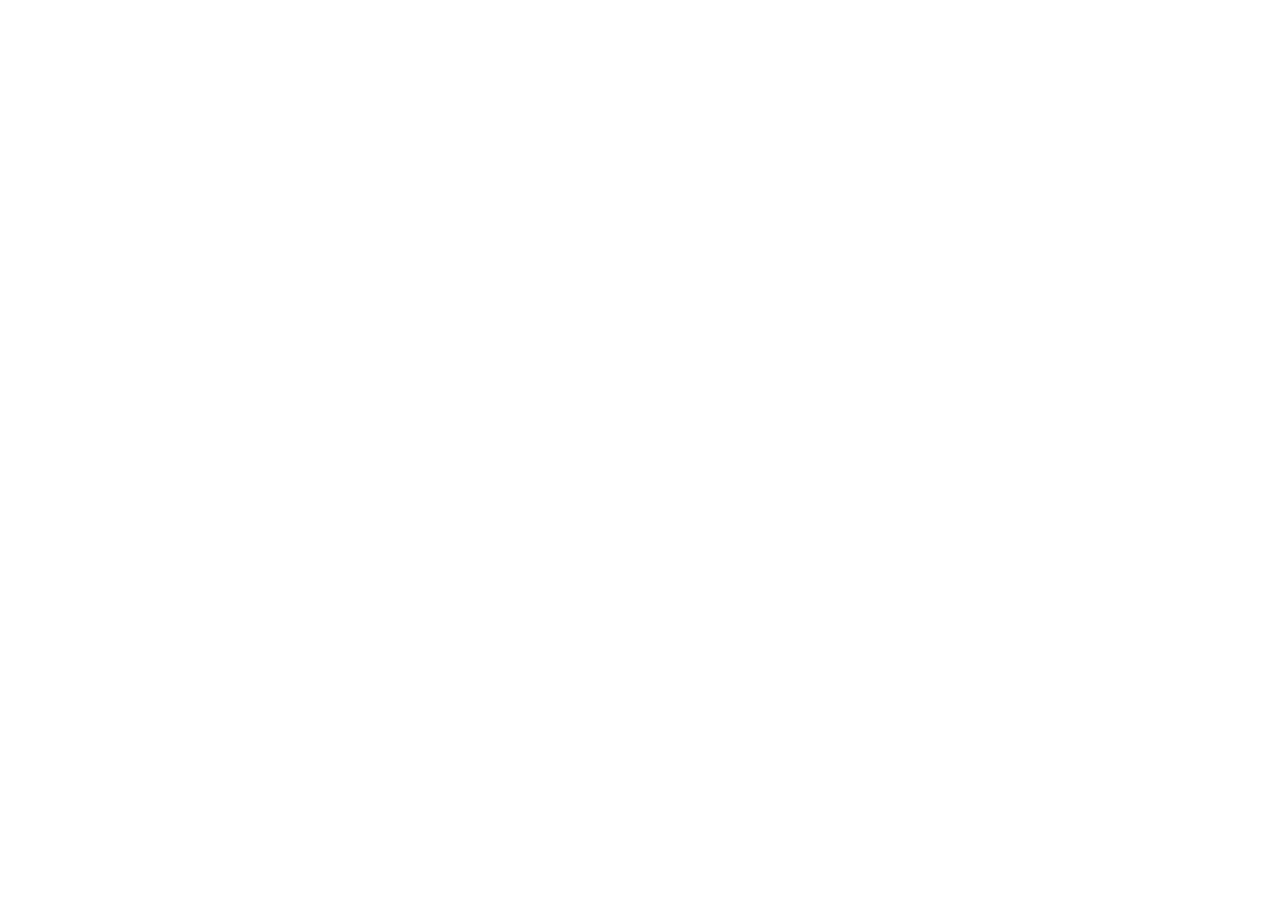
==== tesis.html @ d23a30a8 "Create portfolio file structure: tesis.html, css/style.css, js/script.js, img/logo.png, README.md Co" ====
<!DOCTYPE html>
<html lang="es">
<head>
  <meta charset="UTF-8">
  <meta name="viewport" content="width=device-width, initial-scale=1.0">
  <title>Tesis | P-P-programer</title>
  <link rel="stylesheet" href="css/style.css">
</head>
<body>
  <!-- Contenido de la tesis aquí -->
  <script src="js/script.js"></script>
</body>
</html>
---- css/style.css ----
/* Estilos del portafolio */
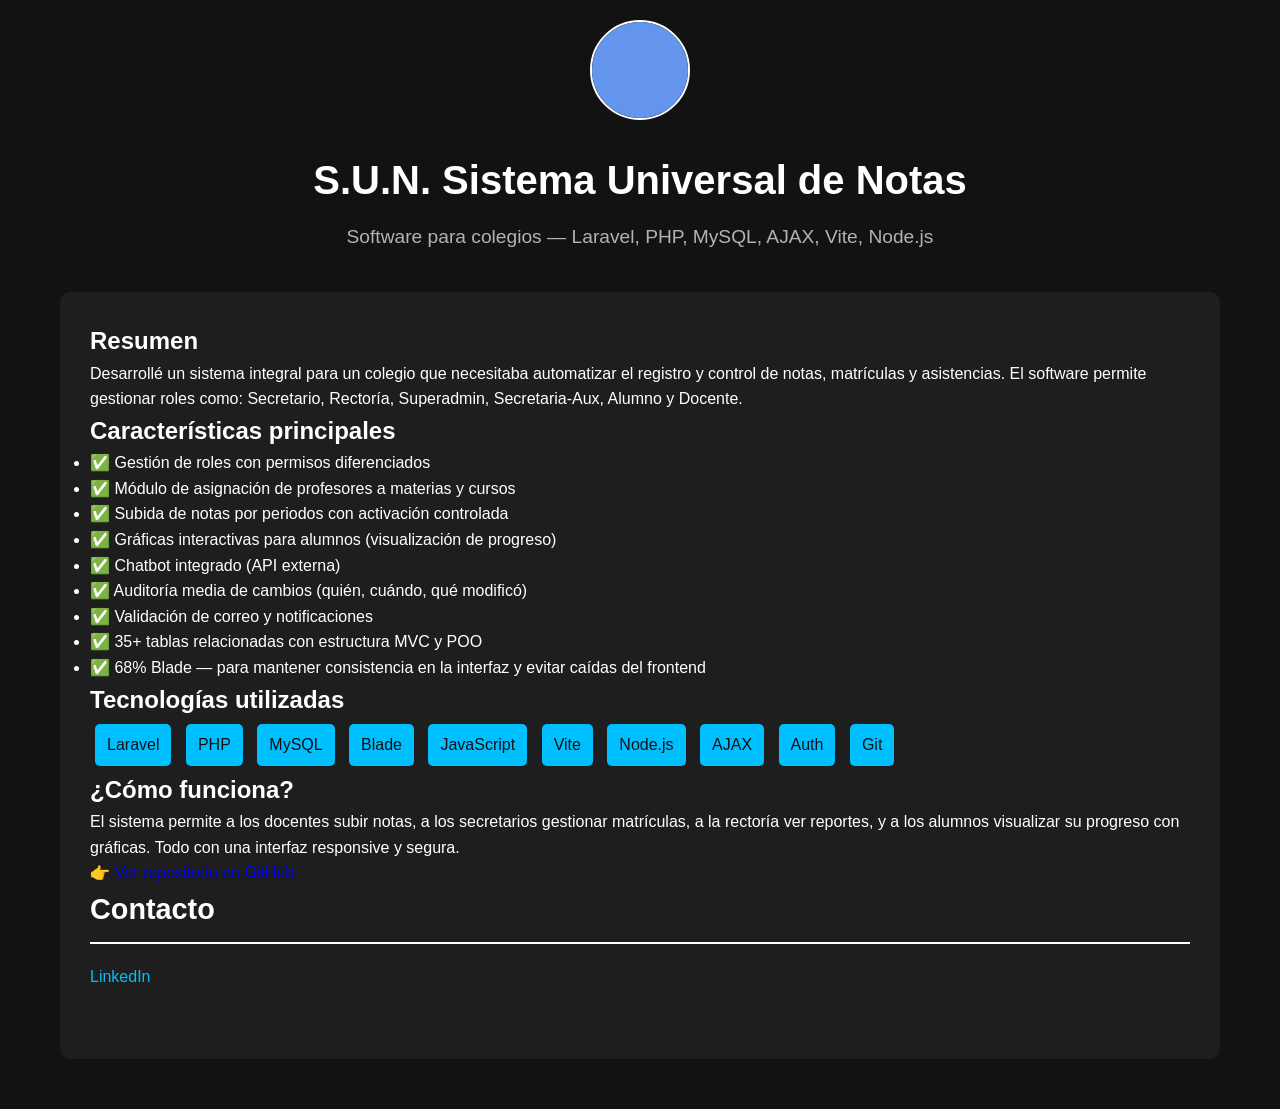
==== commit 591a705e: "Revise tesis.html with new title and content sections Updated the title and added detailed sections " ====
--- a/tesis.html
+++ b/tesis.html
@@ -3,11 +3,62 @@
 <head>
   <meta charset="UTF-8">
   <meta name="viewport" content="width=device-width, initial-scale=1.0">
-  <title>Tesis | P-P-programer</title>
+  <title>S.U.N. Sistema Universal de Notas</title>
   <link rel="stylesheet" href="css/style.css">
+  <link href="https://fonts.googleapis.com/css2?family=Inter:wght@400;500;600&display=swap" rel="stylesheet">
 </head>
 <body>
-  <!-- Contenido de la tesis aquí -->
-  <script src="js/script.js"></script>
-</body>
-</html>
+  <div class="container">
+    <header class="header">
+      <img src="img/logo.png" alt="Logo" class="logo">
+      <h1>S.U.N. Sistema Universal de Notas</h1>
+      <p>Software para colegios — Laravel, PHP, MySQL, AJAX, Vite, Node.js</p>
+    </header>
+
+    <main class="main">
+      <section class="overview">
+        <h2>Resumen</h2>
+        <p>Desarrollé un sistema integral para un colegio que necesitaba automatizar el registro y control de notas, matrículas y asistencias. El software permite gestionar roles como: Secretario, Rectoría, Superadmin, Secretaria-Aux, Alumno y Docente.</p>
+      </section>
+
+      <section class="features">
+        <h2>Características principales</h2>
+        <ul>
+          <li>✅ Gestión de roles con permisos diferenciados</li>
+          <li>✅ Módulo de asignación de profesores a materias y cursos</li>
+          <li>✅ Subida de notas por periodos con activación controlada</li>
+          <li>✅ Gráficas interactivas para alumnos (visualización de progreso)</li>
+          <li>✅ Chatbot integrado (API externa)</li>
+          <li>✅ Auditoría media de cambios (quién, cuándo, qué modificó)</li>
+          <li>✅ Validación de correo y notificaciones</li>
+          <li>✅ 35+ tablas relacionadas con estructura MVC y POO</li>
+          <li>✅ 68% Blade — para mantener consistencia en la interfaz y evitar caídas del frontend</li>
+        </ul>
+      </section>
+
+      <section class="tech">
+        <h2>Tecnologías utilizadas</h2>
+        <div class="skills-list">
+          <span>Laravel</span>
+          <span>PHP</span>
+          <span>MySQL</span>
+          <span>Blade</span>
+          <span>JavaScript</span>
+          <span>Vite</span>
+          <span>Node.js</span>
+          <span>AJAX</span>
+          <span>Auth</span>
+          <span>Git</span>
+        </div>
+      </section>
+
+      <section class="demo">
+        <h2>¿Cómo funciona?</h2>
+        <p>El sistema permite a los docentes subir notas, a los secretarios gestionar matrículas, a la rectoría ver reportes, y a los alumnos visualizar su progreso con gráficas. Todo con una interfaz responsive y segura.</p>
+        <p>👉 <a href="https://github.com/P-P-programer/Sistema-Universal-de-Notas-S.U.N" target="_blank">Ver repositorio en GitHub</a></p>
+      </section>
+
+      <section class="contact">
+        <h2>Contacto</h2>
+        <ul>
+          <li><a href="https://www.linkedin.com/in/andr%C3%A9s-felipe-mendoza-palma-957564376" target="_blank">LinkedIn</a
--- a/css/style.css
+++ b/css/style.css
@@ -1 +1,124 @@
-/* Estilos del portafolio */
+* {
+  margin: 0;
+  padding: 0;
+  box-sizing: border-box;
+}
+
+body {
+  font-family: 'Inter', sans-serif;
+  background: #121212;
+  color: #ffffff;
+  line-height: 1.6;
+}
+
+.container {
+  max-width: 1200px;
+  margin: 0 auto;
+  padding: 20px;
+}
+
+.header {
+  text-align: center;
+  margin-bottom: 40px;
+  color: #ffffff;
+}
+
+.logo {
+  width: 100px;
+  height: 100px;
+  border-radius: 50%;
+  margin-bottom: 20px;
+  border: 2px solid #ffffff;
+}
+
+.header h1 {
+  font-size: 2.5rem;
+  margin-bottom: 10px;
+}
+
+.header p {
+  font-size: 1.2rem;
+  color: #b3b3b3;
+}
+
+.main {
+  background: #1e1e1e;
+  border-radius: 10px;
+  padding: 30px;
+  margin-bottom: 30px;
+}
+
+.bio, .projects, .thesis, .skills, .contact {
+  margin-bottom: 40px;
+}
+
+.bio h2, .projects h2, .thesis h2, .skills h2, .contact h2 {
+  font-size: 1.8rem;
+  margin-bottom: 20px;
+  color: #ffffff;
+  border-bottom: 2px solid #ffffff;
+  padding-bottom: 10px;
+}
+
+.project h3 a {
+  color: #00bfff;
+  text-decoration: none;
+  font-weight: 600;
+}
+
+.project h3 a:hover {
+  text-decoration: underline;
+}
+
+.project p {
+  color: #d9d9d9;
+  margin-top: 10px;
+}
+
+.skills-list span {
+  display: inline-block;
+  background: #00bfff;
+  color: #121212;
+  padding: 8px 12px;
+  margin: 5px;
+  border-radius: 5px;
+  font-weight: 500;
+}
+
+.contact ul {
+  list-style: none;
+}
+
+.contact li a {
+  color: #00bfff;
+  text-decoration: none;
+  font-weight: 500;
+}
+
+.contact li a:hover {
+  text-decoration: underline;
+}
+
+.footer {
+  text-align: center;
+  color: #b3b3b3;
+  font-size: 0.9rem;
+  margin-top: 40px;
+  padding-top: 20px;
+  border-top: 1px solid #333;
+}
+
+@media (max-width: 768px) {
+  .header h1 {
+    font-size: 2rem;
+  }
+
+  .logo {
+    width: 80px;
+    height: 80px;
+  }
+
+  .main {
+    padding: 20px;
+  }
+}
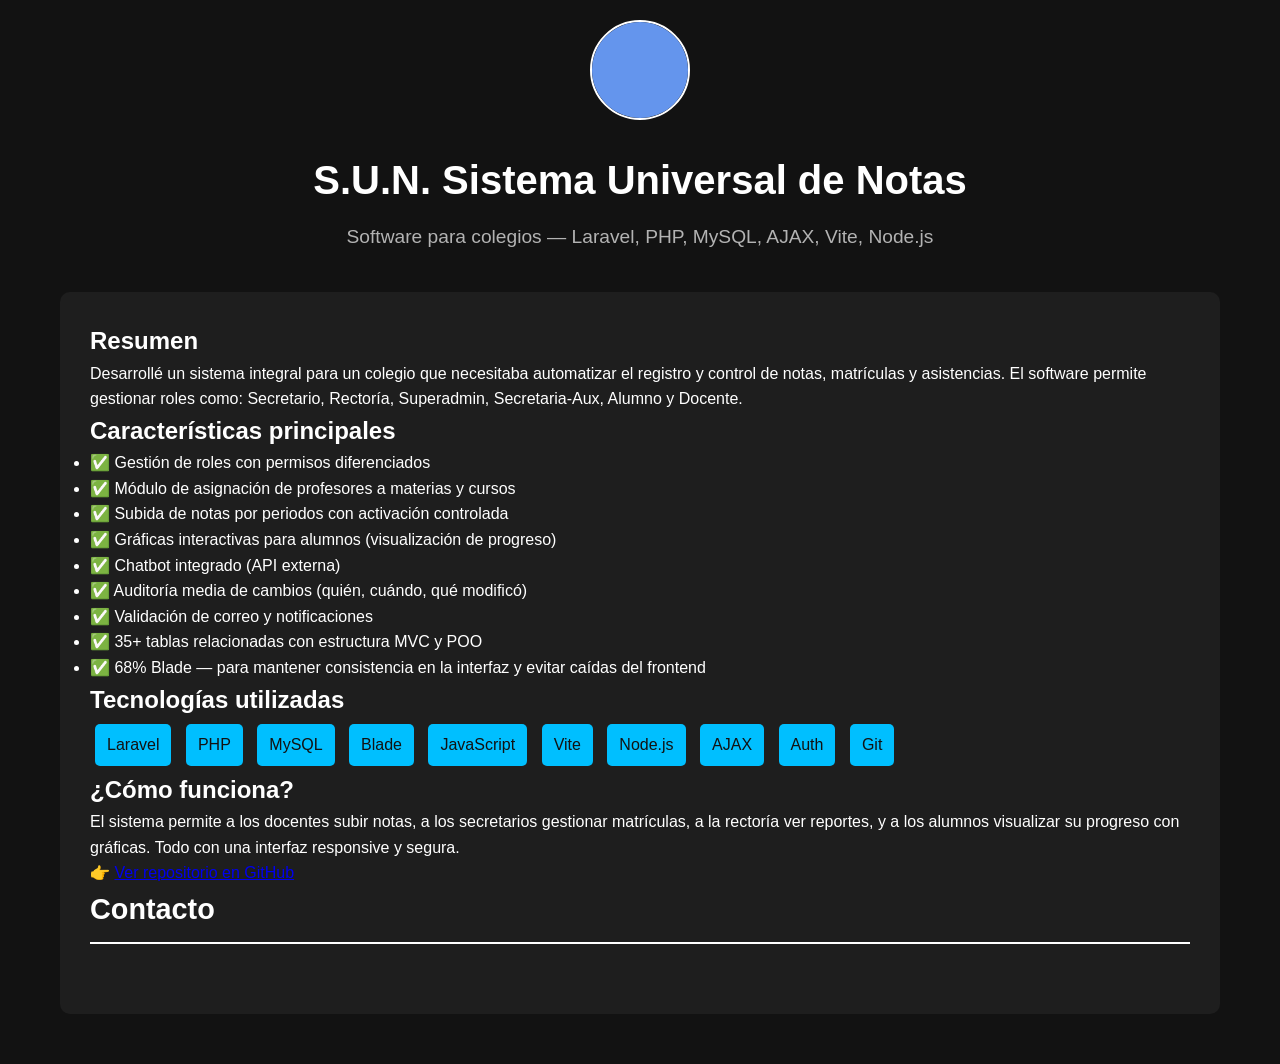
==== commit 9d6459a4: "Fix LinkedIn link formatting in tesis.html" ====
--- a/tesis.html
+++ b/tesis.html
@@ -61,4 +61,4 @@
       <section class="contact">
         <h2>Contacto</h2>
         <ul>
-          <li><a href="https://www.linkedin.com/in/andr%C3%A9s-felipe-mendoza-palma-957564376" target="_blank">LinkedIn</a
+          <li><a href="https://www.linkedin.com/in/andr%C3%A9s-f
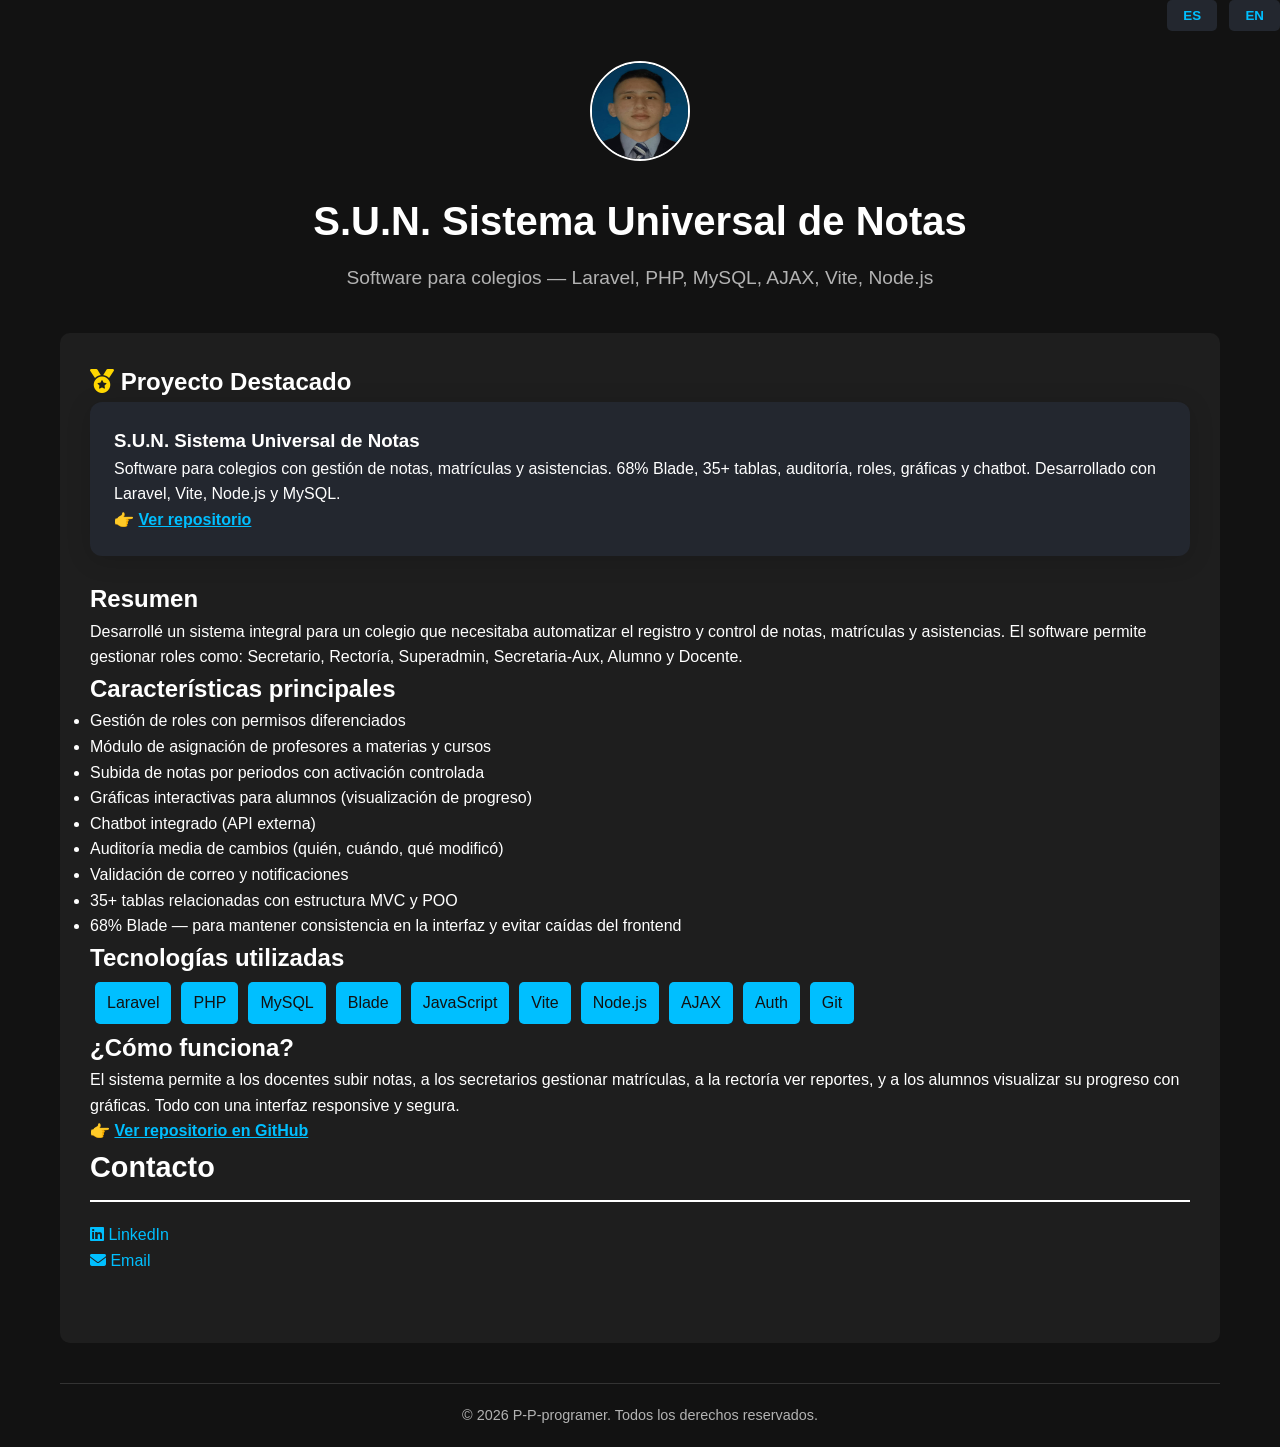
==== commit a3d19479: "chore: clean up empty code change sections in the changes log" ====
--- a/tesis.html
+++ b/tesis.html
@@ -3,42 +3,58 @@
 <head>
   <meta charset="UTF-8">
   <meta name="viewport" content="width=device-width, initial-scale=1.0">
-  <title>S.U.N. Sistema Universal de Notas</title>
+  <meta name="description" content="S.U.N. Sistema Universal de Notas - Proyecto destacado de P-P-programer. Software escolar con Laravel, PHP, MySQL, Node.js.">
+  <meta name="keywords" content="tesis, sistema de notas, laravel, php, node.js, mysql, proyecto, escolar, backend, devops">
+  <title id="page-title">S.U.N. Sistema Universal de Notas</title>
   <link rel="stylesheet" href="css/style.css">
   <link href="https://fonts.googleapis.com/css2?family=Inter:wght@400;500;600&display=swap" rel="stylesheet">
+  <link rel="stylesheet" href="https://cdnjs.cloudflare.com/ajax/libs/font-awesome/6.5.0/css/all.min.css">
 </head>
 <body>
+  <div class="lang-switch">
+    <button id="lang-es">ES</button>
+    <button id="lang-en">EN</button>
+  </div>
   <div class="container">
     <header class="header">
-      <img src="img/logo.png" alt="Logo" class="logo">
-      <h1>S.U.N. Sistema Universal de Notas</h1>
-      <p>Software para colegios — Laravel, PHP, MySQL, AJAX, Vite, Node.js</p>
+      <img src="img/Yoformal.jpeg" alt="Logo" class="logo">
+      <h1 id="main-title">S.U.N. Sistema Universal de Notas</h1>
+      <p id="main-subtitle">Software para colegios — Laravel, PHP, MySQL, AJAX, Vite, Node.js</p>
     </header>
 
     <main class="main">
+      <section class="thesis-highlight">
+        <h2 id="thesis-title"><i class="fas fa-medal" style="color:#FFD700"></i> <span id="thesis-title-text">Proyecto Destacado</span></h2>
+        <div class="thesis-card">
+          <h3 id="project-name">S.U.N. Sistema Universal de Notas</h3>
+          <p id="project-desc">Software para colegios con gestión de notas, matrículas y asistencias. 68% Blade, 35+ tablas, auditoría, roles, gráficas y chatbot. Desarrollado con Laravel, Vite, Node.js y MySQL.</p>
+          <p>👉 <a href="https://github.com/P-P-programer/Sistema-Universal-de-Notas-S.U.N" target="_blank" id="repo-link">Ver repositorio</a></p>
+        </div>
+      </section>
+
       <section class="overview">
-        <h2>Resumen</h2>
-        <p>Desarrollé un sistema integral para un colegio que necesitaba automatizar el registro y control de notas, matrículas y asistencias. El software permite gestionar roles como: Secretario, Rectoría, Superadmin, Secretaria-Aux, Alumno y Docente.</p>
+        <h2 id="overview-title">Resumen</h2>
+        <p id="overview-text">Desarrollé un sistema integral para un colegio que necesitaba automatizar el registro y control de notas, matrículas y asistencias. El software permite gestionar roles como: Secretario, Rectoría, Superadmin, Secretaria-Aux, Alumno y Docente.</p>
       </section>
 
       <section class="features">
-        <h2>Características principales</h2>
-        <ul>
-          <li>✅ Gestión de roles con permisos diferenciados</li>
-          <li>✅ Módulo de asignación de profesores a materias y cursos</li>
-          <li>✅ Subida de notas por periodos con activación controlada</li>
-          <li>✅ Gráficas interactivas para alumnos (visualización de progreso)</li>
-          <li>✅ Chatbot integrado (API externa)</li>
-          <li>✅ Auditoría media de cambios (quién, cuándo, qué modificó)</li>
-          <li>✅ Validación de correo y notificaciones</li>
-          <li>✅ 35+ tablas relacionadas con estructura MVC y POO</li>
-          <li>✅ 68% Blade — para mantener consistencia en la interfaz y evitar caídas del frontend</li>
+        <h2 id="features-title">Características principales</h2>
+        <ul id="features-list">
+          <li>Gestión de roles con permisos diferenciados</li>
+          <li>Módulo de asignación de profesores a materias y cursos</li>
+          <li>Subida de notas por periodos con activación controlada</li>
+          <li>Gráficas interactivas para alumnos (visualización de progreso)</li>
+          <li>Chatbot integrado (API externa)</li>
+          <li>Auditoría media de cambios (quién, cuándo, qué modificó)</li>
+          <li>Validación de correo y notificaciones</li>
+          <li>35+ tablas relacionadas con estructura MVC y POO</li>
+          <li>68% Blade — para mantener consistencia en la interfaz y evitar caídas del frontend</li>
         </ul>
       </section>
 
       <section class="tech">
-        <h2>Tecnologías utilizadas</h2>
-        <div class="skills-list">
+        <h2 id="tech-title">Tecnologías utilizadas</h2>
+        <div class="skills-list" id="tech-list">
           <span>Laravel</span>
           <span>PHP</span>
           <span>MySQL</span>
@@ -53,12 +69,129 @@
       </section>
 
       <section class="demo">
-        <h2>¿Cómo funciona?</h2>
-        <p>El sistema permite a los docentes subir notas, a los secretarios gestionar matrículas, a la rectoría ver reportes, y a los alumnos visualizar su progreso con gráficas. Todo con una interfaz responsive y segura.</p>
-        <p>👉 <a href="https://github.com/P-P-programer/Sistema-Universal-de-Notas-S.U.N" target="_blank">Ver repositorio en GitHub</a></p>
+        <h2 id="demo-title">¿Cómo funciona?</h2>
+        <p id="demo-text">El sistema permite a los docentes subir notas, a los secretarios gestionar matrículas, a la rectoría ver reportes, y a los alumnos visualizar su progreso con gráficas. Todo con una interfaz responsive y segura.</p>
+        <p>👉 <a href="https://github.com/P-P-programer/Sistema-Universal-de-Notas-S.U.N" target="_blank" id="demo-repo-link">Ver repositorio en GitHub</a></p>
       </section>
 
       <section class="contact">
-        <h2>Contacto</h2>
+        <h2 id="contact-title">Contacto</h2>
         <ul>
-          <li><a href="https://www.linkedin.com/in/andr%C3%A9s-f
+          <li><a href="https://www.linkedin.com/in/andr%C3%A9s-felipe-mendoza-palma-957564376" target="_blank"><i class="fab fa-linkedin"></i> LinkedIn</a></li>
+          <li><a href="mailto:mendoza.felipe.dev@gmail.com"><i class="fas fa-envelope"></i> Email</a></li>
+        </ul>
+      </section>
+    </main>
+    <footer class="footer">
+      <p>© 2026 P-P-programer. Todos los derechos reservados.</p>
+    </footer>
+  </div>
+  <script>
+    // Traducción dinámica
+    const thesisTexts = {
+      es: {
+        pageTitle: "S.U.N. Sistema Universal de Notas",
+        mainTitle: "S.U.N. Sistema Universal de Notas",
+        mainSubtitle: "Software para colegios — Laravel, PHP, MySQL, AJAX, Vite, Node.js",
+        thesisTitle: "Proyecto Destacado",
+        projectName: "S.U.N. Sistema Universal de Notas",
+        projectDesc: "Software para colegios con gestión de notas, matrículas y asistencias. 68% Blade, 35+ tablas, auditoría, roles, gráficas y chatbot. Desarrollado con Laravel, Vite, Node.js y MySQL.",
+        repoLink: "Ver repositorio",
+        overviewTitle: "Resumen",
+        overviewText: "Desarrollé un sistema integral para un colegio que necesitaba automatizar el registro y control de notas, matrículas y asistencias. El software permite gestionar roles como: Secretario, Rectoría, Superadmin, Secretaria-Aux, Alumno y Docente.",
+        featuresTitle: "Características principales",
+        featuresList: [
+          "Gestión de roles con permisos diferenciados",
+          "Módulo de asignación de profesores a materias y cursos",
+          "Subida de notas por periodos con activación controlada",
+          "Gráficas interactivas para alumnos (visualización de progreso)",
+          "Chatbot integrado (API externa)",
+          "Auditoría media de cambios (quién, cuándo, qué modificó)",
+          "Validación de correo y notificaciones",
+          "35+ tablas relacionadas con estructura MVC y POO",
+          "68% Blade — para mantener consistencia en la interfaz y evitar caídas del frontend"
+        ],
+        techTitle: "Tecnologías utilizadas",
+        techList: [
+          "Laravel", "PHP", "MySQL", "Blade", "JavaScript", "Vite", "Node.js", "AJAX", "Auth", "Git"
+        ],
+        demoTitle: "¿Cómo funciona?",
+        demoText: "El sistema permite a los docentes subir notas, a los secretarios gestionar matrículas, a la rectoría ver reportes, y a los alumnos visualizar su progreso con gráficas. Todo con una interfaz responsive y segura.",
+        demoRepoLink: "Ver repositorio en GitHub",
+        contactTitle: "Contacto"
+      },
+      en: {
+        pageTitle: "S.U.N. Universal Grading System",
+        mainTitle: "S.U.N. Universal Grading System",
+        mainSubtitle: "School software — Laravel, PHP, MySQL, AJAX, Vite, Node.js",
+        thesisTitle: "Featured Project",
+        projectName: "S.U.N. Universal Grading System",
+        projectDesc: "Software for schools with grade, enrollment, and attendance management. 68% Blade, 35+ tables, auditing, roles, charts, and chatbot. Developed with Laravel, Vite, Node.js, and MySQL.",
+        repoLink: "View repository",
+        overviewTitle: "Overview",
+        overviewText: "I developed a comprehensive system for a school that needed to automate the registration and control of grades, enrollments, and attendance. The software allows management of roles such as Secretary, Principal, Superadmin, Assistant Secretary, Student, and Teacher.",
+        featuresTitle: "Main Features",
+        featuresList: [
+          "Role management with differentiated permissions",
+          "Module for assigning teachers to subjects and courses",
+          "Grade upload by periods with controlled activation",
+          "Interactive charts for students (progress visualization)",
+          "Integrated chatbot (external API)",
+          "Change audit trail (who, when, what was modified)",
+          "Email validation and notifications",
+          "35+ related tables with MVC and OOP structure",
+          "68% Blade — to maintain interface consistency and avoid frontend crashes"
+        ],
+        techTitle: "Technologies Used",
+        techList: [
+          "Laravel", "PHP", "MySQL", "Blade", "JavaScript", "Vite", "Node.js", "AJAX", "Auth", "Git"
+        ],
+        demoTitle: "How does it work?",
+        demoText: "The system allows teachers to upload grades, secretaries to manage enrollments, principals to view reports, and students to visualize their progress with charts. All with a responsive and secure interface.",
+        demoRepoLink: "View repository on GitHub",
+        contactTitle: "Contact"
+      }
+    };
+
+    function setThesisLang(lang) {
+      document.title = thesisTexts[lang].pageTitle;
+      document.getElementById('page-title').textContent = thesisTexts[lang].pageTitle;
+      document.getElementById('main-title').textContent = thesisTexts[lang].mainTitle;
+      document.getElementById('main-subtitle').textContent = thesisTexts[lang].mainSubtitle;
+      document.getElementById('thesis-title-text').textContent = thesisTexts[lang].thesisTitle;
+      document.getElementById('project-name').textContent = thesisTexts[lang].projectName;
+      document.getElementById('project-desc').textContent = thesisTexts[lang].projectDesc;
+      document.getElementById('repo-link').textContent = thesisTexts[lang].repoLink;
+      document.getElementById('overview-title').textContent = thesisTexts[lang].overviewTitle;
+      document.getElementById('overview-text').textContent = thesisTexts[lang].overviewText;
+      document.getElementById('features-title').textContent = thesisTexts[lang].featuresTitle;
+      // Features list
+      const featuresList = document.getElementById('features-list');
+      featuresList.innerHTML = '';
+      thesisTexts[lang].featuresList.forEach(item => {
+        const li = document.createElement('li');
+        li.textContent = item;
+        featuresList.appendChild(li);
+      });
+      document.getElementById('tech-title').textContent = thesisTexts[lang].techTitle;
+      // Tech list
+      const techList = document.getElementById('tech-list');
+      techList.innerHTML = '';
+      thesisTexts[lang].techList.forEach(item => {
+        const span = document.createElement('span');
+        span.textContent = item;
+        techList.appendChild(span);
+      });
+      document.getElementById('demo-title').textContent = thesisTexts[lang].demoTitle;
+      document.getElementById('demo-text').textContent = thesisTexts[lang].demoText;
+      document.getElementById('demo-repo-link').textContent = thesisTexts[lang].demoRepoLink;
+      document.getElementById('contact-title').textContent = thesisTexts[lang].contactTitle;
+    }
+
+    document.getElementById('lang-en').onclick = function() { setThesisLang('en'); };
+    document.getElementById('lang-es').onclick = function() { setThesisLang('es'); };
+    // Inicializa en español
+    setThesisLang('es');
+  </script>
+</body>
+</html>
--- a/css/style.css
+++ b/css/style.css
@@ -60,14 +60,19 @@
   padding-bottom: 10px;
 }
 
-.project h3 a {
+.project h3 a, .thesis-card h3 a {
   color: #00bfff;
-  text-decoration: none;
-  font-weight: 600;
+  text-decoration: underline;
+  font-weight: 700;
+  transition: color 0.2s, background 0.2s;
 }
-
-.project h3 a:hover {
+.project h3 a:focus, .project h3 a:hover,
+.thesis-card h3 a:focus, .thesis-card h3 a:hover {
+  color: #fff;
+  background: #00bfff;
   text-decoration: underline;
+  border-radius: 4px;
+  outline: 2px solid #fff;
 }
 
 .project p {
@@ -122,3 +127,53 @@
     padding: 20px;
   }
 }
+
+.lang-switch {
+  text-align: right;
+  margin-bottom: 10px;
+}
+.lang-switch button {
+  background: #23272f;
+  color: #00bfff;
+  border: none;
+  padding: 8px 16px;
+  margin-left: 8px;
+  border-radius: 5px;
+  font-weight: 600;
+  cursor: pointer;
+  transition: background 0.2s;
+}
+.lang-switch button:hover {
+  background: #00bfff;
+  color: #121212;
+}
+.project, .thesis-card {
+  background: #23272f;
+  border-radius: 12px;
+  box-shadow: 0 4px 24px rgba(0,0,0,0.15);
+  padding: 24px;
+  margin-bottom: 24px;
+  transition: transform 0.2s, box-shadow 0.2s;
+}
+.project:hover, .thesis-card:hover {
+  transform: translateY(-6px) scale(1.02);
+  box-shadow: 0 8px 32px rgba(0,0,0,0.25);
+}
+
+.project a,
+.thesis-card a,
+.demo a {
+  color: #00bfff;
+  text-decoration: underline;
+  font-weight: 600;
+  transition: color 0.2s;
+}
+
+.project a:hover,
+.thesis-card a:hover,
+.demo a:hover {
+  color: #fff;
+  background: #00bfff;
+  border-radius: 4px;
+  text-decoration: underline;
+}
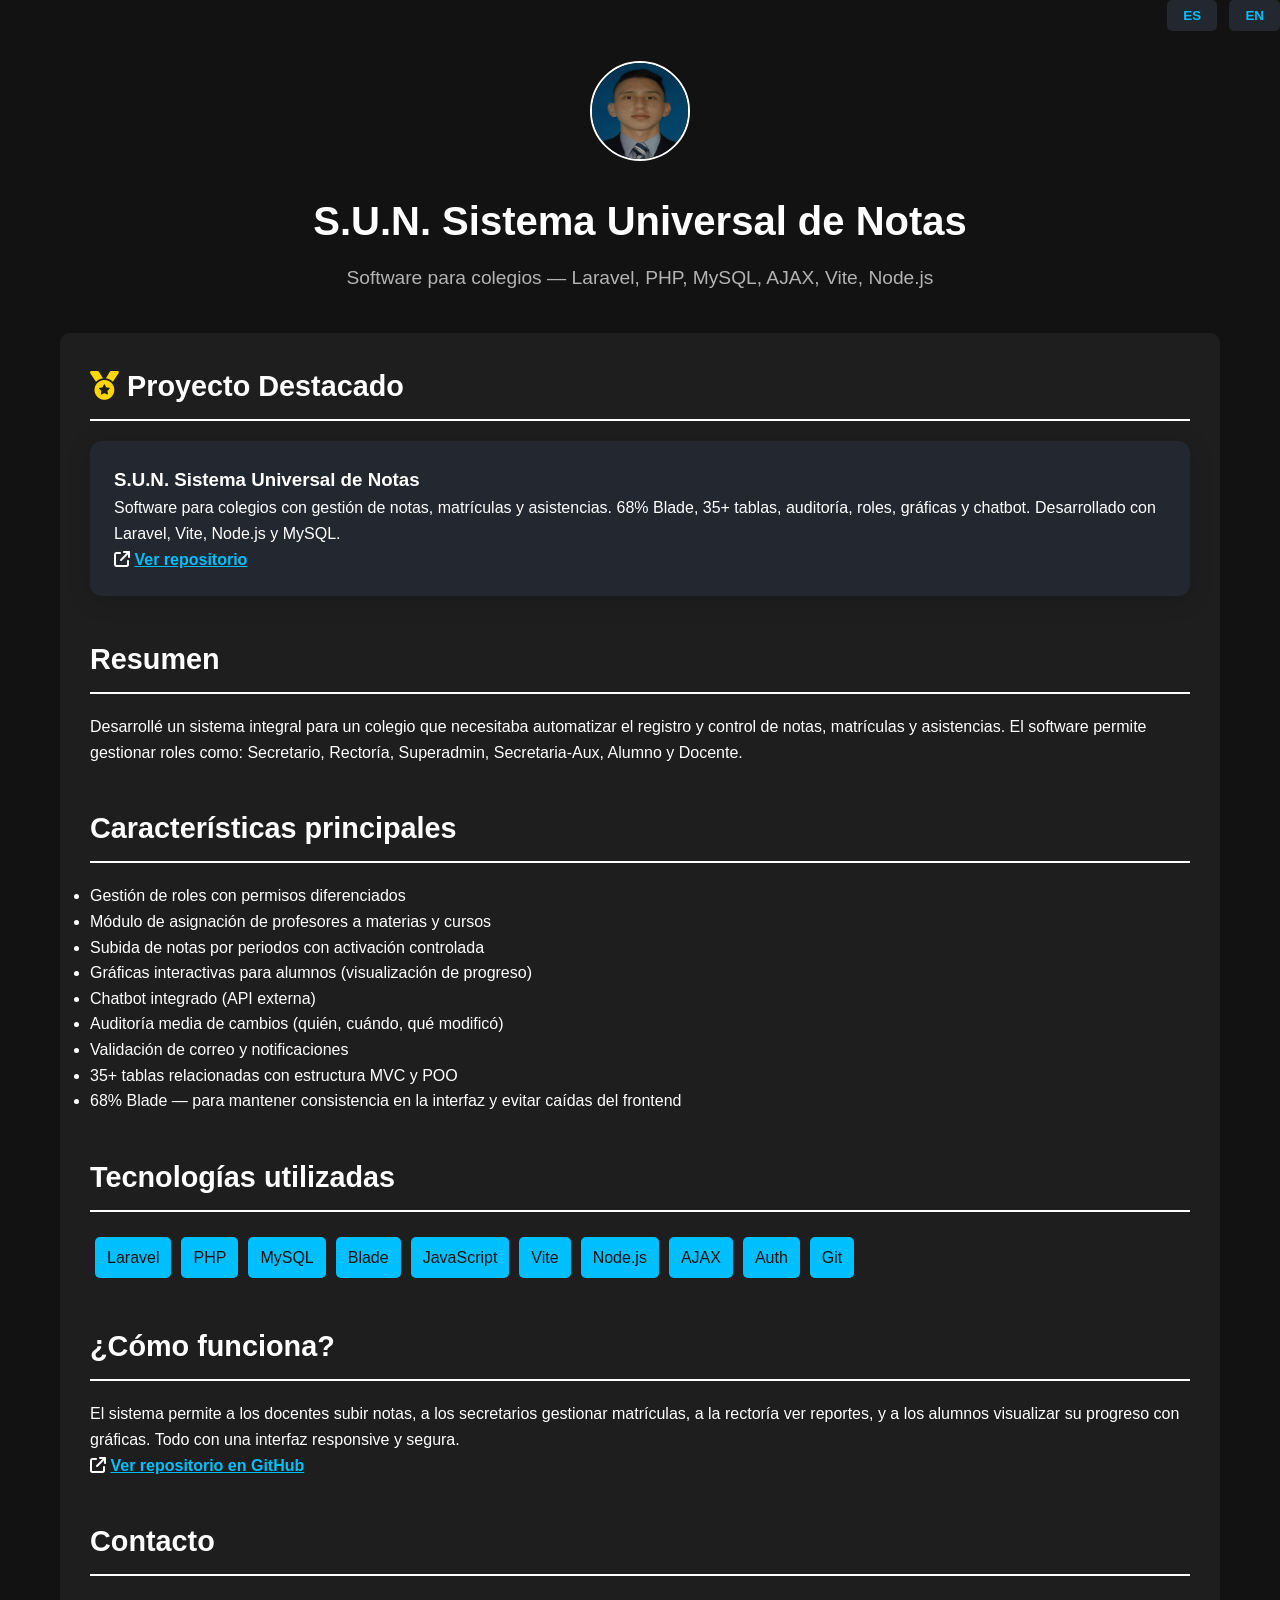
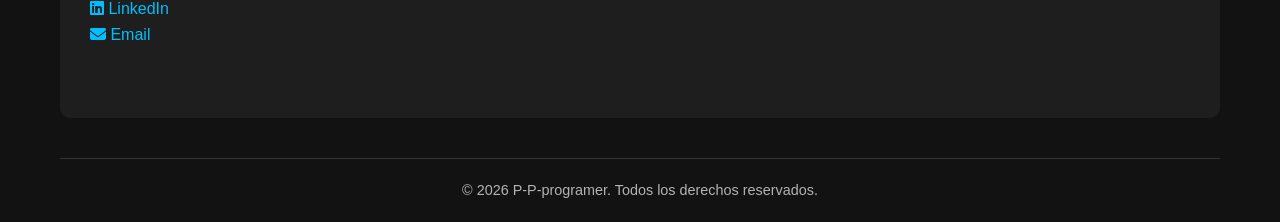
==== commit 687ab26f: "feat: update portfolio details and enhance project descriptions" ====
--- a/tesis.html
+++ b/tesis.html
@@ -28,7 +28,7 @@
         <div class="thesis-card">
           <h3 id="project-name">S.U.N. Sistema Universal de Notas</h3>
           <p id="project-desc">Software para colegios con gestión de notas, matrículas y asistencias. 68% Blade, 35+ tablas, auditoría, roles, gráficas y chatbot. Desarrollado con Laravel, Vite, Node.js y MySQL.</p>
-          <p>👉 <a href="https://github.com/P-P-programer/Sistema-Universal-de-Notas-S.U.N" target="_blank" id="repo-link">Ver repositorio</a></p>
+          <p><i class="fa-solid fa-arrow-up-right-from-square" aria-hidden="true"></i> <a href="https://github.com/P-P-programer/Sistema-Universal-de-Notas-S.U.N" target="_blank" id="repo-link">Ver repositorio</a></p>
         </div>
       </section>
 
@@ -71,7 +71,7 @@
       <section class="demo">
         <h2 id="demo-title">¿Cómo funciona?</h2>
         <p id="demo-text">El sistema permite a los docentes subir notas, a los secretarios gestionar matrículas, a la rectoría ver reportes, y a los alumnos visualizar su progreso con gráficas. Todo con una interfaz responsive y segura.</p>
-        <p>👉 <a href="https://github.com/P-P-programer/Sistema-Universal-de-Notas-S.U.N" target="_blank" id="demo-repo-link">Ver repositorio en GitHub</a></p>
+        <p><i class="fa-solid fa-arrow-up-right-from-square" aria-hidden="true"></i> <a href="https://github.com/P-P-programer/Sistema-Universal-de-Notas-S.U.N" target="_blank" id="demo-repo-link">Ver repositorio en GitHub</a></p>
       </section>
 
       <section class="contact">
--- a/css/style.css
+++ b/css/style.css
@@ -48,16 +48,27 @@
   margin-bottom: 30px;
 }
 
-.bio, .projects, .thesis, .skills, .contact {
+.bio, .projects, .thesis, .thesis-highlight, .skills, .contact, .devops, .overview, .features, .tech, .demo {
   margin-bottom: 40px;
 }
 
-.bio h2, .projects h2, .thesis h2, .skills h2, .contact h2 {
+.bio h2, .projects h2, .thesis h2, .thesis-highlight h2, .skills h2, .contact h2, .devops h2, .overview h2, .features h2, .tech h2, .demo h2 {
   font-size: 1.8rem;
   margin-bottom: 20px;
   color: #ffffff;
   border-bottom: 2px solid #ffffff;
   padding-bottom: 10px;
+}
+
+.section-title-with-icon {
+  display: flex;
+  align-items: center;
+  gap: 10px;
+}
+
+.section-title-with-icon i {
+  color: #00bfff;
+  font-size: 1.3rem;
 }
 
 .project h3 a, .thesis-card h3 a {
@@ -72,7 +83,6 @@
   background: #00bfff;
   text-decoration: underline;
   border-radius: 4px;
-  outline: 2px solid #fff;
 }
 
 .project p {
